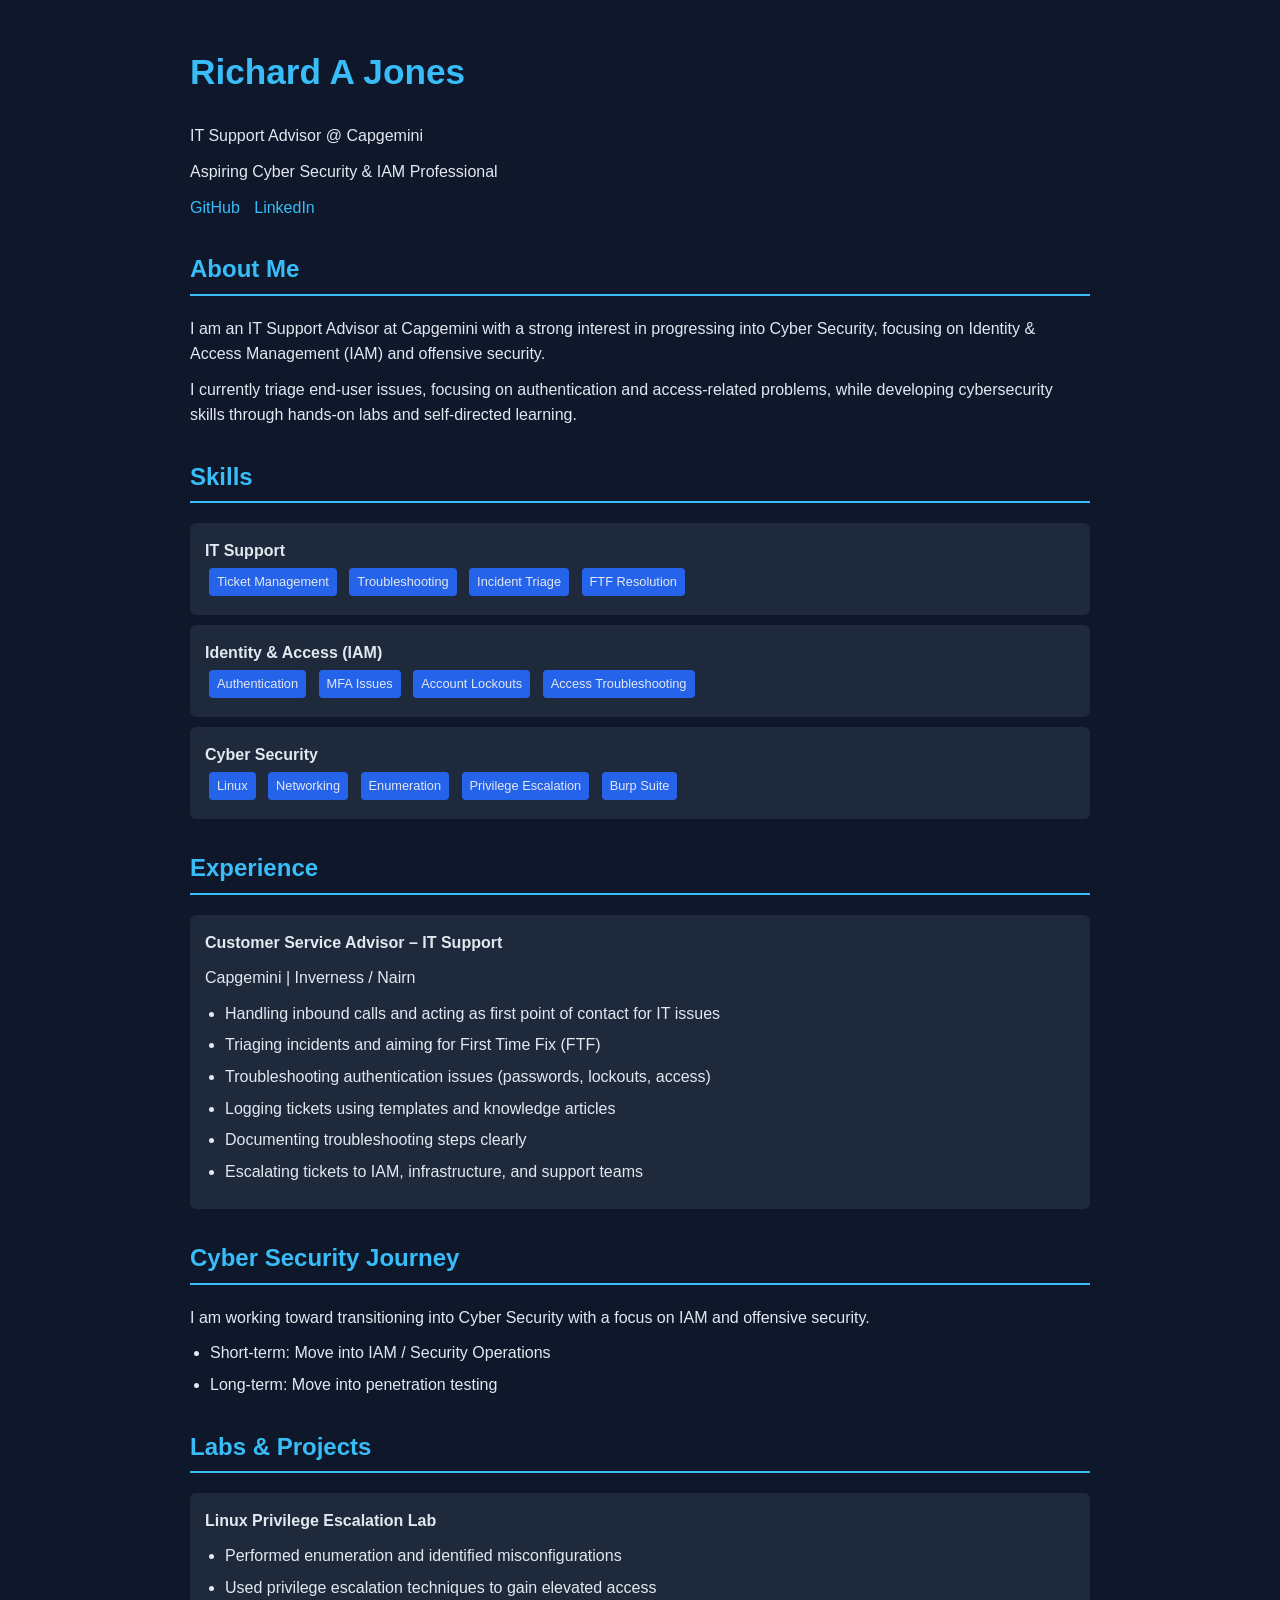
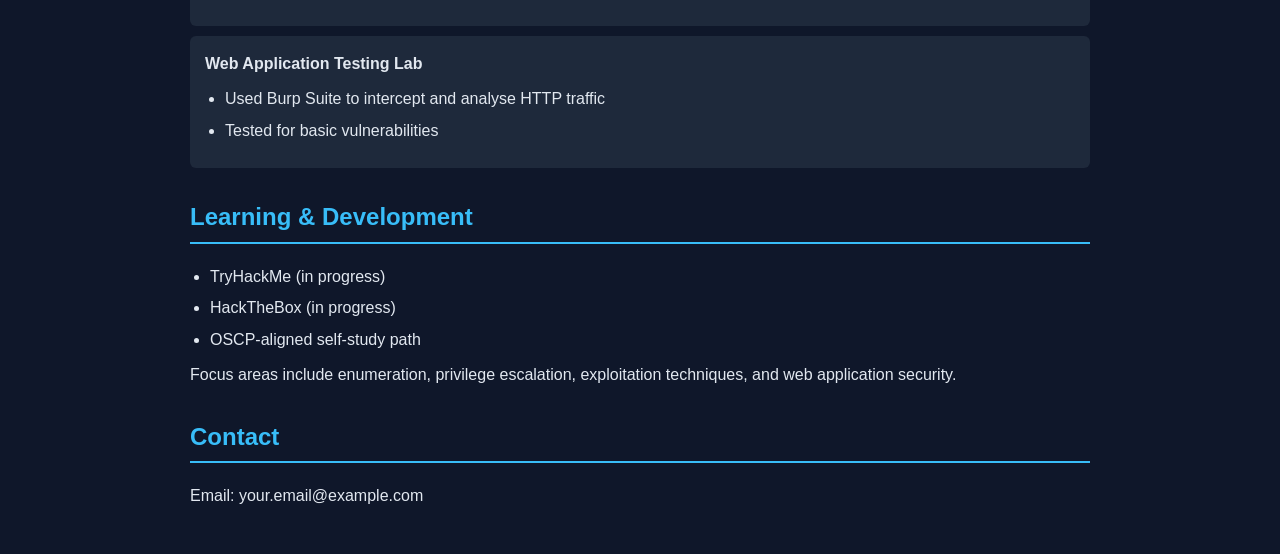
==== index.html @ 0147e27a "Add initial CV layout in index.html" ====
<!DOCTYPE html>
<html lang="en">
<head>
    <meta charset="UTF-8">
    <meta name="viewport" content="width=device-width, initial-scale=1.0">
    <title>Richard A Jones | CV</title>

    <style>
        body {
            font-family: Arial, sans-serif;
            margin: 0;
            background-color: #0f172a;
            color: #e2e8f0;
            line-height: 1.6;
        }

        .container {
            max-width: 900px;
            margin: auto;
            padding: 20px;
        }

        h1, h2 {
            color: #38bdf8;
        }

        h1 {
            font-size: 2.2rem;
        }

        h2 {
            border-bottom: 2px solid #38bdf8;
            padding-bottom: 5px;
            margin-top: 30px;
        }

        p {
            margin: 10px 0;
        }

        ul {
            margin: 10px 0;
            padding-left: 20px;
        }

        li {
            margin-bottom: 6px;
        }

        .header {
            margin-bottom: 30px;
        }

        .links a {
            color: #38bdf8;
            text-decoration: none;
            margin-right: 10px;
        }

        .section {
            margin-bottom: 25px;
        }

        .card {
            background: #1e293b;
            padding: 15px;
            border-radius: 6px;
            margin-top: 10px;
        }

        .tag {
            display: inline-block;
            background: #2563eb;
            padding: 4px 8px;
            margin: 4px;
            border-radius: 4px;
            font-size: 0.8rem;
        }
    </style>
</head>

<body>

<div class="container">

    <div class="header">
        <h1>Richard A Jones</h1>
        <p>IT Support Advisor @ Capgemini</p>
        <p>Aspiring Cyber Security & IAM Professional</p>

        <div class="links">
            <a href="#">GitHub</a>
            <a href="#">LinkedIn</a>
        </div>
    </div>

    <div class="section">
        <h2>About Me</h2>
        <p>
            I am an IT Support Advisor at Capgemini with a strong interest in progressing into
            Cyber Security, focusing on Identity & Access Management (IAM) and offensive security.
        </p>
        <p>
            I currently triage end-user issues, focusing on authentication and access-related problems,
            while developing cybersecurity skills through hands-on labs and self-directed learning.
        </p>
    </div>

    <div class="section">
        <h2>Skills</h2>

        <div class="card">
            <strong>IT Support</strong>
            <div>
                <span class="tag">Ticket Management</span>
                <span class="tag">Troubleshooting</span>
                <span class="tag">Incident Triage</span>
                <span class="tag">FTF Resolution</span>
            </div>
        </div>

        <div class="card">
            <strong>Identity & Access (IAM)</strong>
            <div>
                <span class="tag">Authentication</span>
                <span class="tag">MFA Issues</span>
                <span class="tag">Account Lockouts</span>
                <span class="tag">Access Troubleshooting</span>
            </div>
        </div>

        <div class="card">
            <strong>Cyber Security</strong>
            <div>
                <span class="tag">Linux</span>
                <span class="tag">Networking</span>
                <span class="tag">Enumeration</span>
                <span class="tag">Privilege Escalation</span>
                <span class="tag">Burp Suite</span>
            </div>
        </div>
    </div>

    <div class="section">
        <h2>Experience</h2>

        <div class="card">
            <strong>Customer Service Advisor – IT Support</strong>
            <p>Capgemini | Inverness / Nairn</p>

            <ul>
                <li>Handling inbound calls and acting as first point of contact for IT issues</li>
                <li>Triaging incidents and aiming for First Time Fix (FTF)</li>
                <li>Troubleshooting authentication issues (passwords, lockouts, access)</li>
                <li>Logging tickets using templates and knowledge articles</li>
                <li>Documenting troubleshooting steps clearly</li>
                <li>Escalating tickets to IAM, infrastructure, and support teams</li>
            </ul>
        </div>

    </div>

    <div class="section">
        <h2>Cyber Security Journey</h2>

        <p>
            I am working toward transitioning into Cyber Security with a focus on IAM and offensive security.
        </p>

        <ul>
            <li>Short-term: Move into IAM / Security Operations</li>
            <li>Long-term: Move into penetration testing</li>
        </ul>
    </div>

    <div class="section">
        <h2>Labs & Projects</h2>

        <div class="card">
            <strong>Linux Privilege Escalation Lab</strong>
            <ul>
                <li>Performed enumeration and identified misconfigurations</li>
                <li>Used privilege escalation techniques to gain elevated access</li>
            </ul>
        </div>

        <div class="card">
            <strong>Web Application Testing Lab</strong>
            <ul>
                <li>Used Burp Suite to intercept and analyse HTTP traffic</li>
                <li>Tested for basic vulnerabilities</li>
            </ul>
        </div>

    </div>

    <div class="section">
        <h2>Learning & Development</h2>

        <ul>
            <li>TryHackMe (in progress)</li>
            <li>HackTheBox (in progress)</li>
            <li>OSCP-aligned self-study path</li>
        </ul>

        <p>
            Focus areas include enumeration, privilege escalation, exploitation techniques,
            and web application security.
        </p>
    </div>

    <div class="section">
        <h2>Contact</h2>
        <p>Email: your.email@example.com</p>
    </div>

</div>

</body>
</html>
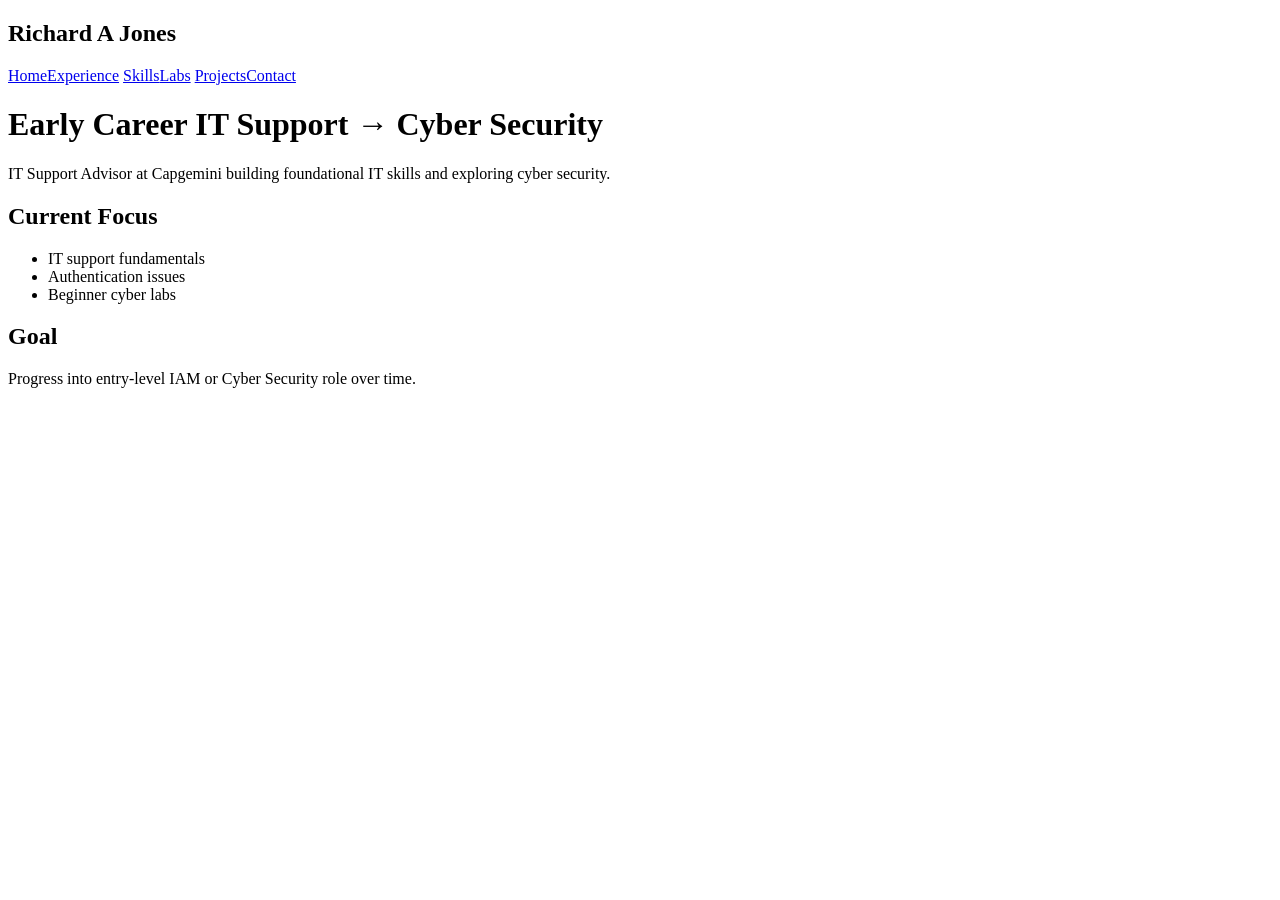
==== commit 7286b724: "Add files via upload" ====
--- a/index.html
+++ b/index.html
@@ -1,220 +1,10 @@
-<!DOCTYPE html>
-<html lang="en">
-<head>
-    <meta charset="UTF-8">
-    <meta name="viewport" content="width=device-width, initial-scale=1.0">
-    <title>Richard A Jones | CV</title>
-
-    <style>
-        body {
-            font-family: Arial, sans-serif;
-            margin: 0;
-            background-color: #0f172a;
-            color: #e2e8f0;
-            line-height: 1.6;
-        }
-
-        .container {
-            max-width: 900px;
-            margin: auto;
-            padding: 20px;
-        }
-
-        h1, h2 {
-            color: #38bdf8;
-        }
-
-        h1 {
-            font-size: 2.2rem;
-        }
-
-        h2 {
-            border-bottom: 2px solid #38bdf8;
-            padding-bottom: 5px;
-            margin-top: 30px;
-        }
-
-        p {
-            margin: 10px 0;
-        }
-
-        ul {
-            margin: 10px 0;
-            padding-left: 20px;
-        }
-
-        li {
-            margin-bottom: 6px;
-        }
-
-        .header {
-            margin-bottom: 30px;
-        }
-
-        .links a {
-            color: #38bdf8;
-            text-decoration: none;
-            margin-right: 10px;
-        }
-
-        .section {
-            margin-bottom: 25px;
-        }
-
-        .card {
-            background: #1e293b;
-            padding: 15px;
-            border-radius: 6px;
-            margin-top: 10px;
-        }
-
-        .tag {
-            display: inline-block;
-            background: #2563eb;
-            padding: 4px 8px;
-            margin: 4px;
-            border-radius: 4px;
-            font-size: 0.8rem;
-        }
-    </style>
-</head>
-
-<body>
-
-<div class="container">
-
-    <div class="header">
-        <h1>Richard A Jones</h1>
-        <p>IT Support Advisor @ Capgemini</p>
-        <p>Aspiring Cyber Security & IAM Professional</p>
-
-        <div class="links">
-            <a href="#">GitHub</a>
-            <a href="#">LinkedIn</a>
-        </div>
-    </div>
-
-    <div class="section">
-        <h2>About Me</h2>
-        <p>
-            I am an IT Support Advisor at Capgemini with a strong interest in progressing into
-            Cyber Security, focusing on Identity & Access Management (IAM) and offensive security.
-        </p>
-        <p>
-            I currently triage end-user issues, focusing on authentication and access-related problems,
-            while developing cybersecurity skills through hands-on labs and self-directed learning.
-        </p>
-    </div>
-
-    <div class="section">
-        <h2>Skills</h2>
-
-        <div class="card">
-            <strong>IT Support</strong>
-            <div>
-                <span class="tag">Ticket Management</span>
-                <span class="tag">Troubleshooting</span>
-                <span class="tag">Incident Triage</span>
-                <span class="tag">FTF Resolution</span>
-            </div>
-        </div>
-
-        <div class="card">
-            <strong>Identity & Access (IAM)</strong>
-            <div>
-                <span class="tag">Authentication</span>
-                <span class="tag">MFA Issues</span>
-                <span class="tag">Account Lockouts</span>
-                <span class="tag">Access Troubleshooting</span>
-            </div>
-        </div>
-
-        <div class="card">
-            <strong>Cyber Security</strong>
-            <div>
-                <span class="tag">Linux</span>
-                <span class="tag">Networking</span>
-                <span class="tag">Enumeration</span>
-                <span class="tag">Privilege Escalation</span>
-                <span class="tag">Burp Suite</span>
-            </div>
-        </div>
-    </div>
-
-    <div class="section">
-        <h2>Experience</h2>
-
-        <div class="card">
-            <strong>Customer Service Advisor – IT Support</strong>
-            <p>Capgemini | Inverness / Nairn</p>
-
-            <ul>
-                <li>Handling inbound calls and acting as first point of contact for IT issues</li>
-                <li>Triaging incidents and aiming for First Time Fix (FTF)</li>
-                <li>Troubleshooting authentication issues (passwords, lockouts, access)</li>
-                <li>Logging tickets using templates and knowledge articles</li>
-                <li>Documenting troubleshooting steps clearly</li>
-                <li>Escalating tickets to IAM, infrastructure, and support teams</li>
-            </ul>
-        </div>
-
-    </div>
-
-    <div class="section">
-        <h2>Cyber Security Journey</h2>
-
-        <p>
-            I am working toward transitioning into Cyber Security with a focus on IAM and offensive security.
-        </p>
-
-        <ul>
-            <li>Short-term: Move into IAM / Security Operations</li>
-            <li>Long-term: Move into penetration testing</li>
-        </ul>
-    </div>
-
-    <div class="section">
-        <h2>Labs & Projects</h2>
-
-        <div class="card">
-            <strong>Linux Privilege Escalation Lab</strong>
-            <ul>
-                <li>Performed enumeration and identified misconfigurations</li>
-                <li>Used privilege escalation techniques to gain elevated access</li>
-            </ul>
-        </div>
-
-        <div class="card">
-            <strong>Web Application Testing Lab</strong>
-            <ul>
-                <li>Used Burp Suite to intercept and analyse HTTP traffic</li>
-                <li>Tested for basic vulnerabilities</li>
-            </ul>
-        </div>
-
-    </div>
-
-    <div class="section">
-        <h2>Learning & Development</h2>
-
-        <ul>
-            <li>TryHackMe (in progress)</li>
-            <li>HackTheBox (in progress)</li>
-            <li>OSCP-aligned self-study path</li>
-        </ul>
-
-        <p>
-            Focus areas include enumeration, privilege escalation, exploitation techniques,
-            and web application security.
-        </p>
-    </div>
-
-    <div class="section">
-        <h2>Contact</h2>
-        <p>Email: your.email@example.com</p>
-    </div>
-
-</div>
-
-</body>
-</html>
+<!DOCTYPE html><html><head><meta charset='utf-8'><meta name='viewport' content='width=device-width,initial-scale=1'>
+<title>Home</title><link rel='stylesheet' href='css/styles.css'></head><body>
+<nav><h2>Richard A Jones</h2><div class='nav-links'>
+<a href='index.html'>Home</a><a href='experience.html'>Experience</a>
+<a href='skills.html'>Skills</a><a href='labs.html'>Labs</a>
+<a href='projects.html'>Projects</a><a href='contact.html'>Contact</a>
+</div></nav><div class='container'><h1>Early Career IT Support → Cyber Security</h1>
+<p>IT Support Advisor at Capgemini building foundational IT skills and exploring cyber security.</p>
+<div class='card'><h2>Current Focus</h2><ul><li>IT support fundamentals</li><li>Authentication issues</li><li>Beginner cyber labs</li></ul></div>
+<div class='card'><h2>Goal</h2><p>Progress into entry-level IAM or Cyber Security role over time.</p></div></div></body></html>
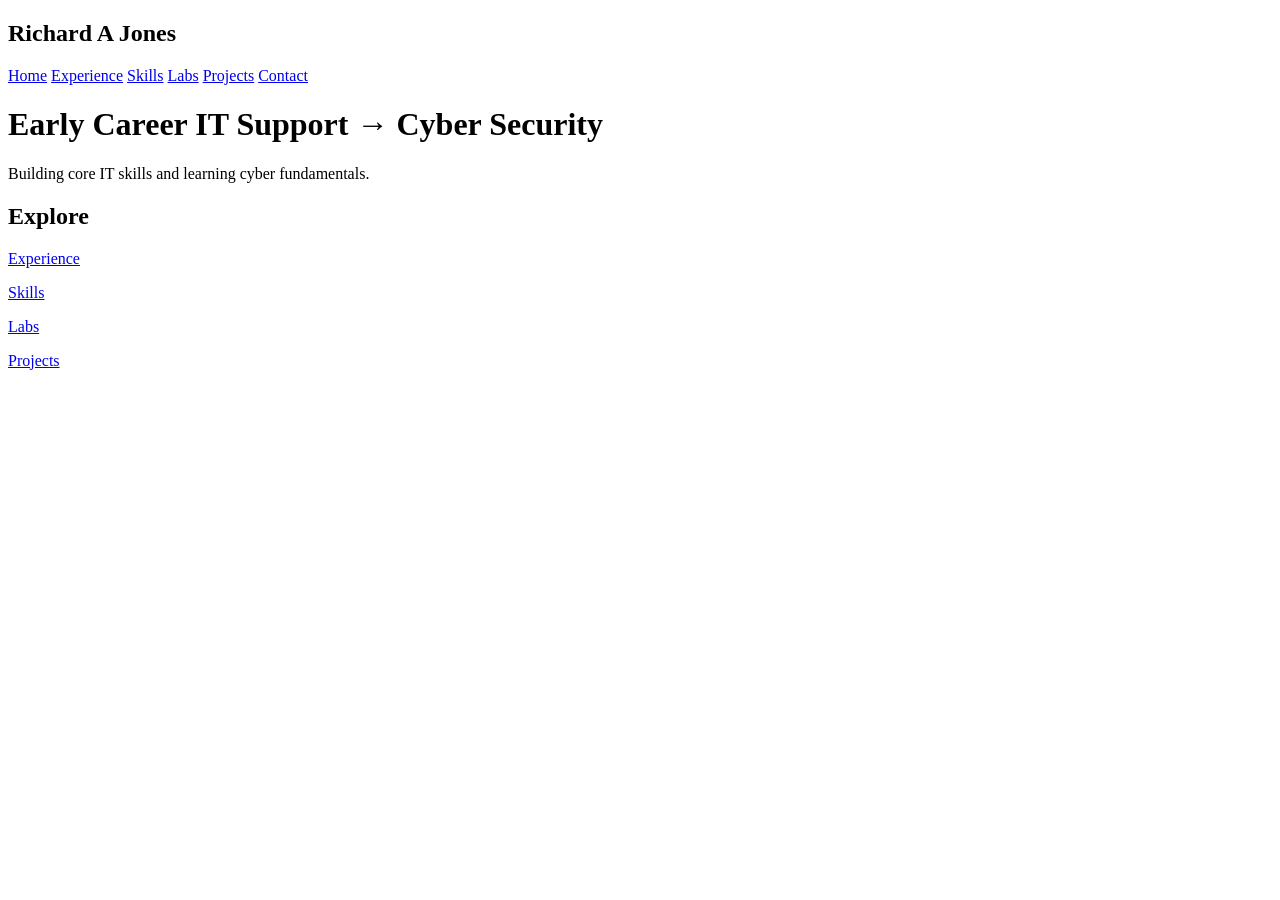
==== commit 6440e772: "Add files via upload" ====
--- a/index.html
+++ b/index.html
@@ -1,10 +1,18 @@
 <!DOCTYPE html><html><head><meta charset='utf-8'><meta name='viewport' content='width=device-width,initial-scale=1'>
-<title>Home</title><link rel='stylesheet' href='css/styles.css'></head><body>
+<title>Richard A Jones</title><link rel='stylesheet' href='css/styles.css'></head><body>
 <nav><h2>Richard A Jones</h2><div class='nav-links'>
-<a href='index.html'>Home</a><a href='experience.html'>Experience</a>
-<a href='skills.html'>Skills</a><a href='labs.html'>Labs</a>
-<a href='projects.html'>Projects</a><a href='contact.html'>Contact</a>
-</div></nav><div class='container'><h1>Early Career IT Support → Cyber Security</h1>
-<p>IT Support Advisor at Capgemini building foundational IT skills and exploring cyber security.</p>
-<div class='card'><h2>Current Focus</h2><ul><li>IT support fundamentals</li><li>Authentication issues</li><li>Beginner cyber labs</li></ul></div>
-<div class='card'><h2>Goal</h2><p>Progress into entry-level IAM or Cyber Security role over time.</p></div></div></body></html>+<a href='index.html'>Home</a>
+<a href='experience.html'>Experience</a>
+<a href='skills.html'>Skills</a>
+<a href='labs.html'>Labs</a>
+<a href='projects.html'>Projects</a>
+<a href='contact.html'>Contact</a>
+</div></nav>
+<div class='container'><h1>Early Career IT Support → Cyber Security</h1>
+<p>Building core IT skills and learning cyber fundamentals.</p>
+<div class='card'><h2>Explore</h2>
+<p><a href='experience.html'>Experience</a></p>
+<p><a href='skills.html'>Skills</a></p>
+<p><a href='labs.html'>Labs</a></p>
+<p><a href='projects.html'>Projects</a></p>
+</div></div></body></html>
